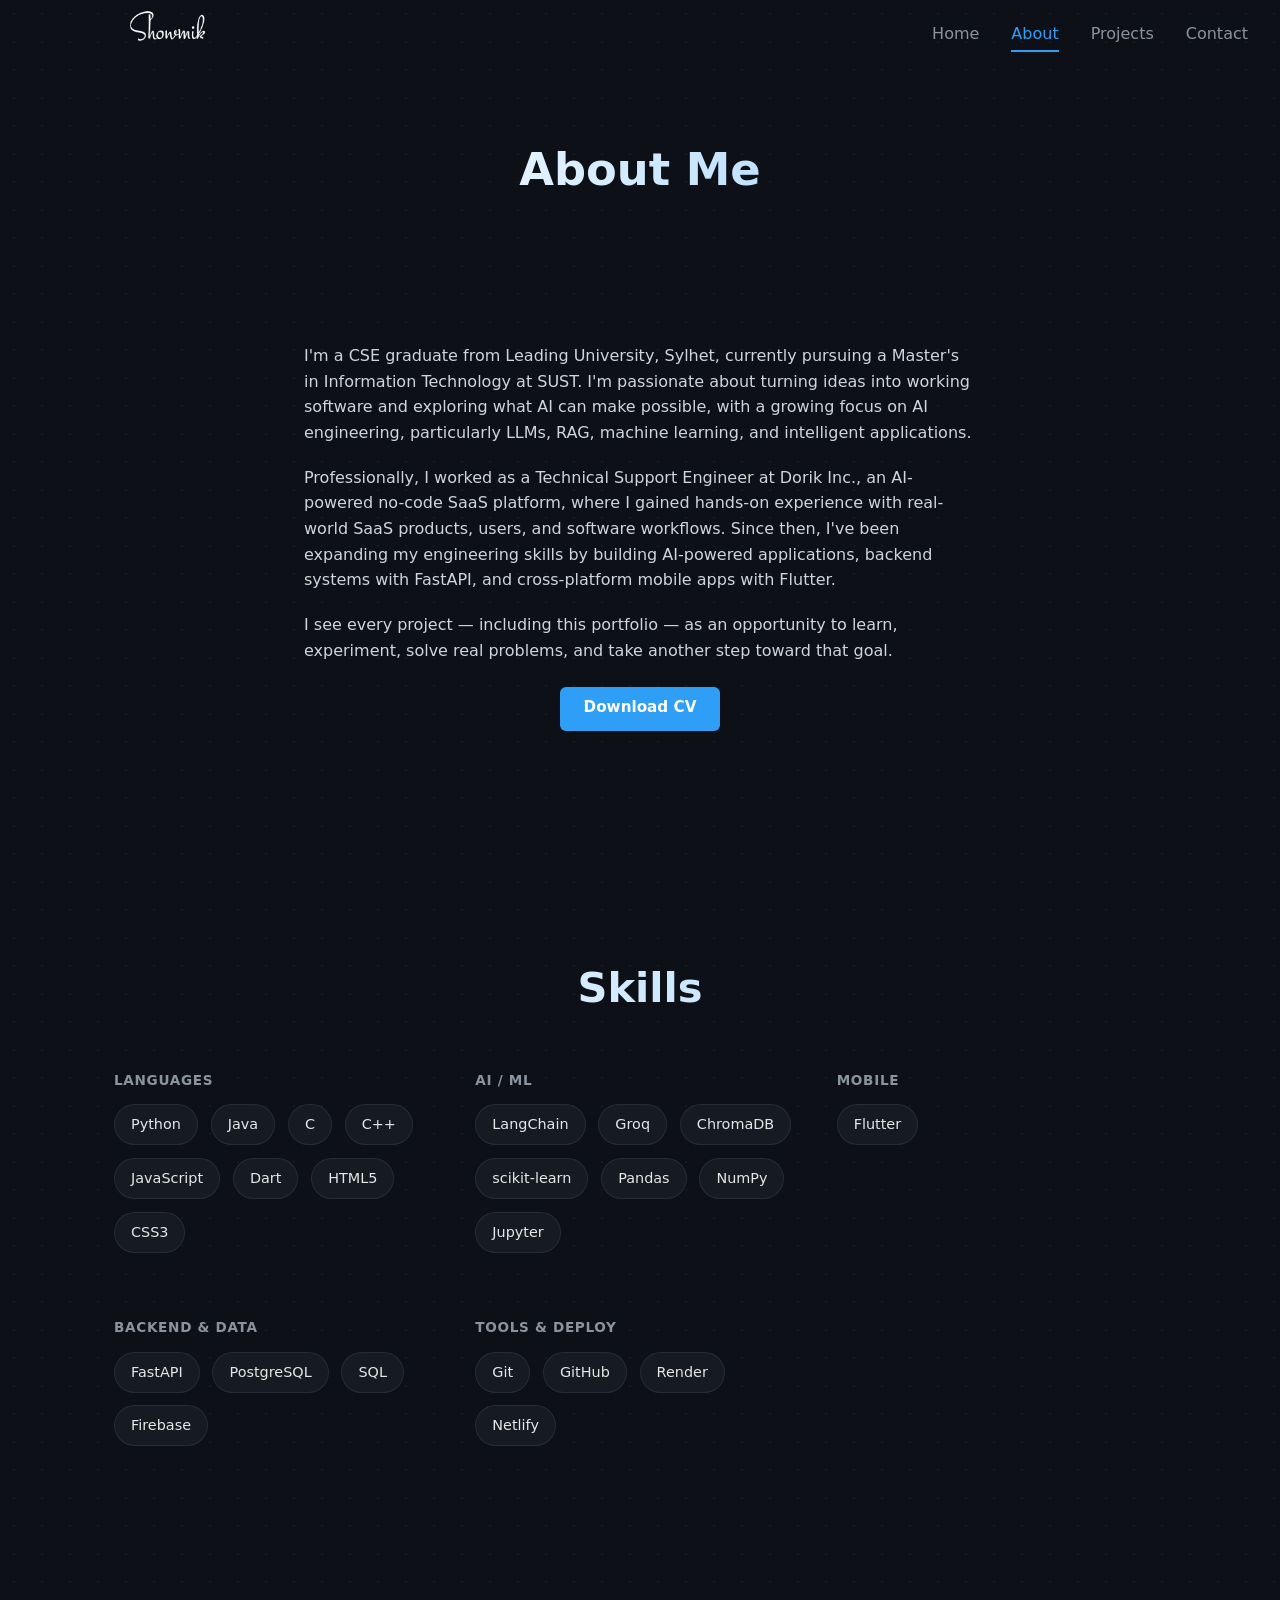
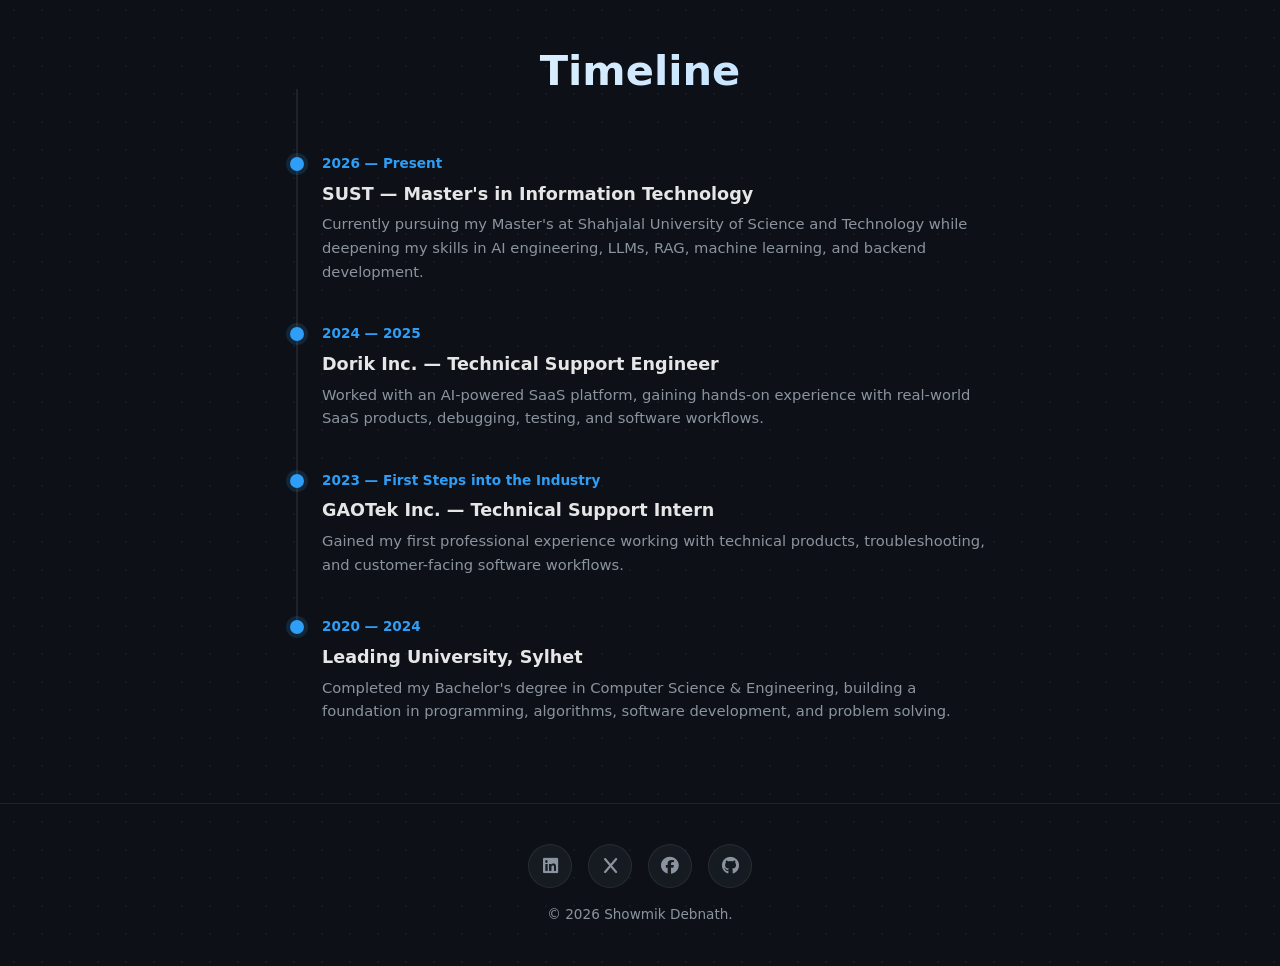
==== frontend/about.html @ b18e602a "feat: Phase 1 static portfolio (hero, about, projects, contact, dark theme + animations)" ====
<!DOCTYPE html>
<html lang="en">
<head>
  <meta charset="UTF-8" />
  <meta name="viewport" content="width=device-width, initial-scale=1.0" />
  <title>About — Showmik Debnath</title>
  <meta name="description" content="Learn about Showmik Debnath's background, skills, and journey toward AI engineering." />
  <meta property="og:title" content="About — Showmik Debnath" />
  <meta property="og:description" content="CSE graduate, AI engineering practitioner, and incoming MSc student at TU Darmstadt." />
  <meta property="og:type" content="website" />
  <link rel="icon" href="assets/icons/favicon.ico" />
  <link rel="stylesheet" href="css/style.css" />
  <link rel="stylesheet" href="https://unpkg.com/aos@2.3.1/dist/aos.css" />
  <link rel="stylesheet" href="https://cdnjs.cloudflare.com/ajax/libs/font-awesome/6.5.2/css/all.min.css">
</head>
<body>

  <nav class="navbar">
    <a href="index.html" class="nav-logo"><img src="assets/images/signature.png" alt="Showmik Debnath signature" style="height:66px;width:auto;display:block;filter:brightness(0) invert(1);"></a>
    <ul class="nav-links">
      <li><a href="index.html">Home</a></li>
      <li><a href="about.html">About</a></li>
      <li><a href="projects.html">Projects</a></li>
      <li><a href="contact.html">Contact</a></li>
    </ul>
    <button class="nav-toggle" aria-label="Toggle navigation menu" aria-expanded="false">
      <span></span>
      <span></span>
      <span></span>
    </button>
  </nav>

  <header class="page-header">
    <h1>About Me</h1>
    
  </header>

  <section class="about-narrative" data-aos="fade-up">
    <p>I'm a CSE graduate from Leading University, Sylhet, currently pursuing a Master's in Information Technology at SUST. I'm passionate about turning ideas into working software and exploring what AI can make possible, with a growing focus on AI engineering, particularly LLMs, RAG, machine learning, and intelligent applications.</p>
    <p>Professionally, I worked as a Technical Support Engineer at Dorik Inc., an AI-powered no-code SaaS platform, where I gained hands-on experience with real-world SaaS products, users, and software workflows. Since then, I've been expanding my engineering skills by building AI-powered applications, backend systems with FastAPI, and cross-platform mobile apps with Flutter.</p>
    <p>I see every project — including this portfolio — as an opportunity to learn, experiment, solve real problems, and take another step toward that goal.</p>
    <div class="cv-download">
      <a href="assets/cv.pdf" class="btn btn-primary" download>Download CV</a>
    </div>
  </section>

  

  <section id="skills" data-aos="fade-up">
    <div class="section-header">
      <h2>Skills</h2>
    </div>
    <div class="skills-groups">
      <div class="skill-group">
        <h3>Languages</h3>
        <div class="skills-preview">
          <span class="skill-badge">Python</span>
          <span class="skill-badge">Java</span>
          <span class="skill-badge">C</span>
          <span class="skill-badge">C++</span>
          <span class="skill-badge">JavaScript</span>
          <span class="skill-badge">Dart</span>
          <span class="skill-badge">HTML5</span>
          <span class="skill-badge">CSS3</span>
        </div>
      </div>
      <div class="skill-group">
        <h3>AI / ML</h3>
        <div class="skills-preview">
          <span class="skill-badge">LangChain</span>
          <span class="skill-badge">Groq</span>
          <span class="skill-badge">ChromaDB</span>
          <span class="skill-badge">scikit-learn</span>
          <span class="skill-badge">Pandas</span>
          <span class="skill-badge">NumPy</span>
          <span class="skill-badge">Jupyter</span>
        </div>
      </div>
      <div class="skill-group">
        <h3>Mobile</h3>
        <div class="skills-preview">
          <span class="skill-badge">Flutter</span>
        </div>
      </div>
      <div class="skill-group">
        <h3>Backend &amp; Data</h3>
        <div class="skills-preview">
          <span class="skill-badge">FastAPI</span>
          <span class="skill-badge">PostgreSQL</span>
          <span class="skill-badge">SQL</span>
          <span class="skill-badge">Firebase</span>
        </div>
      </div>
      <div class="skill-group">
        <h3>Tools &amp; Deploy</h3>
        <div class="skills-preview">
          <span class="skill-badge">Git</span>
          <span class="skill-badge">GitHub</span>
          <span class="skill-badge">Render</span>
          <span class="skill-badge">Netlify</span>
        </div>
      </div>
    </div>
  </section>


  <section data-aos="fade-up">
  <div class="section-header">
    <h2>Timeline</h2>
  </div>

  <div class="timeline">

    <!-- Most Recent -->
    <div class="timeline-item">
      <div class="timeline-date">2026 — Present</div>
      <h3>SUST — Master's in Information Technology</h3>
      <p>
        Currently pursuing my Master's at Shahjalal University of Science and Technology while deepening my skills in
        AI engineering, LLMs, RAG, machine learning, and backend development.
      </p>
    </div>


    <div class="timeline-item">
      <div class="timeline-date">2024 — 2025</div>
      <h3>Dorik Inc. — Technical Support Engineer</h3>
      <p>
        Worked with an AI-powered SaaS platform, gaining hands-on
        experience with real-world SaaS products, debugging, testing,
        and software workflows.
      </p>
    </div>

    <div class="timeline-item">
      <div class="timeline-date">2023 — First Steps into the Industry</div>
      <h3>GAOTek Inc. — Technical Support Intern</h3>
      <p>
        Gained my first professional experience working with technical products, troubleshooting, and customer-facing software workflows.
      </p>
    </div>

    <div class="timeline-item">
      <div class="timeline-date">2020 — 2024</div>
      <h3>Leading University, Sylhet</h3>
      <p>
        Completed my Bachelor's degree in Computer Science & Engineering,
        building a foundation in programming, algorithms, software development,
        and problem solving.
      </p>
    </div>

    </div>
   </section>
  <!-- <section data-aos="fade-up">
    <div class="section-header">
      <h2>Timeline</h2>
    </div>
    <div class="timeline">
      <div class="timeline-item">
        <div class="timeline-date">Completed</div>
        <h3>Leading University, Sylhet</h3>
        <p>CSE degree completed.</p>
      </div>
      <div class="timeline-item">
        <div class="timeline-date">Professional</div>
        <h3>Dorik Inc. — Technical Support Engineer</h3>
        <p>AI-based no-code SaaS website builder.</p>
      </div>
      <div class="timeline-item">
        <div class="timeline-date">In Progress</div>
        <h3>SUST — Master's in Information Technology</h3>
        <p>Pursuing as a backup path.</p>
      </div>
      <div class="timeline-item">
        <div class="timeline-date">Starting October 2026</div>
        <h3>TU Darmstadt, Germany</h3>
        <p>Admitted — MSc in Information and Communication Engineering, Communication Algorithms specialization.</p>
      </div>
    </div>
  </section> -->

  <footer>
    <div class="social-icons">
      <a href="https://www.linkedin.com/in/showmikdebnath/" target="_blank" rel="noopener" aria-label="LinkedIn"><i class="fa-brands fa-linkedin"></i></a>
      <a href="https://twitter.com/DebnathShowmik" target="_blank" rel="noopener" aria-label="X (Twitter)"><i class="fa-solid fa-x"></i></a>
      <a href="https://www.facebook.com/showmik.debnath/" target="_blank" rel="noopener" aria-label="Facebook"><i class="fa-brands fa-facebook"></i></a>
      <a href="https://github.com/ShowmikDebnath" target="_blank" rel="noopener" aria-label="GitHub">
      <i class="fa-brands fa-github"></i>
    </a>
    </div>
    <p class="copyright">© 2026 Showmik Debnath.</p>
  </footer>

  <button class="back-to-top" aria-label="Back to top">↑</button>

  <script src="https://unpkg.com/aos@2.3.1/dist/aos.js"></script>
  <script src="js/main.js"></script>
</body>
</html>
---- frontend/css/style.css ----
/* ==========================================================================
   Design System / Variables
   ========================================================================== */
:root {
  --bg-color: #0d1117;
  --card-bg: #161b22;
  --text-color: #e6e6e6;
  --accent-color: #2e9ef7;
  --accent-secondary: #a855f7;
  --muted-color: #8b949e;
  --border-color: rgba(255, 255, 255, 0.08);
  --font-main: 'Segoe UI', system-ui, sans-serif;
  --nav-height: 70px;
}

* {
  margin: 0;
  padding: 0;
  box-sizing: border-box;
}

html {
  scroll-behavior: smooth;
}

body {
  background-color: var(--bg-color);
  color: var(--text-color);
  font-family: var(--font-main);
  line-height: 1.6;
  overflow-x: hidden;
  background-image: radial-gradient(circle, rgba(255, 255, 255, 0.04) 1px, transparent 1px);
  background-size: 28px 28px;
}

a {
  color: inherit;
  text-decoration: none;
}

img {
  max-width: 100%;
  display: block;
}

section {
  padding: 5rem 1.5rem;
  max-width: 1100px;
  margin: 0 auto;
}

/* ==========================================================================
   Section Headers (reused across pages)
   ========================================================================== */
.section-header {
  text-align: center;
  margin-bottom: 3rem;
}

.section-header h2 {
  font-size: clamp(1.8rem, 4vw, 2.6rem);
  background: linear-gradient(90deg, #ffffff, #a3d4ff);
  -webkit-background-clip: text;
  background-clip: text;
  color: transparent;
  margin-bottom: 0.6rem;
}

.section-header p {
  color: var(--muted-color);
  max-width: 500px;
  margin: 0 auto;
}

/* ==========================================================================
   Buttons
   ========================================================================== */
.btn {
  display: inline-block;
  padding: 0.7rem 1.5rem;
  border-radius: 6px;
  text-decoration: none;
  font-weight: 600;
  font-size: 0.95rem;
  min-height: 44px;
  line-height: 1.3;
  border: none;
  cursor: pointer;
  transition: transform 0.2s ease, box-shadow 0.2s ease;
}

.btn-primary {
  background-color: var(--accent-color);
  color: #fff;
}

.btn-secondary {
  border: 1px solid var(--muted-color);
  color: var(--text-color);
  background: transparent;
}

.btn:hover,
.btn:focus-visible {
  transform: translateY(-3px);
  box-shadow: 0 6px 20px rgba(46, 158, 247, 0.3);
}

.btn:focus-visible {
  outline: 2px solid var(--accent-color);
  outline-offset: 2px;
}

/* ==========================================================================
   Navbar
   ========================================================================== */
.navbar {
  position: fixed;
  top: 0;
  left: 0;
  width: 100%;
  height: var(--nav-height);
  display: flex;
  align-items: center;
  justify-content: space-between;
  padding: 0 2rem;
  z-index: 1000;
  background: transparent;
  transition: background 0.3s ease, backdrop-filter 0.3s ease, border-color 0.3s ease;
  border-bottom: 1px solid transparent;
}

.navbar.scrolled {
  background: rgba(13, 17, 23, 0.85);
  backdrop-filter: blur(10px);
  border-bottom: 1px solid var(--border-color);
}

.nav-logo {
  font-weight: 700;
  font-size: 1.1rem;
  color: var(--text-color);
}

.nav-links {
  display: flex;
  gap: 2rem;
  list-style: none;
}

.nav-links a {
  color: var(--muted-color);
  font-weight: 500;
  padding: 0.4rem 0;
  border-bottom: 2px solid transparent;
  transition: color 0.2s ease, border-color 0.2s ease;
}

.nav-links a:hover,
.nav-links a:focus-visible {
  color: var(--text-color);
}

.nav-links a.active {
  color: var(--accent-color);
  border-bottom-color: var(--accent-color);
}

.nav-toggle {
  display: none;
  flex-direction: column;
  gap: 5px;
  background: none;
  border: none;
  cursor: pointer;
  padding: 10px;
  min-width: 44px;
  min-height: 44px;
  align-items: center;
  justify-content: center;
}

.nav-toggle span {
  width: 24px;
  height: 2px;
  background: var(--text-color);
  transition: transform 0.3s ease, opacity 0.3s ease;
}

.nav-toggle.open span:nth-child(1) {
  transform: translateY(7px) rotate(45deg);
}

.nav-toggle.open span:nth-child(2) {
  opacity: 0;
}

.nav-toggle.open span:nth-child(3) {
  transform: translateY(-7px) rotate(-45deg);
}

@media (max-width: 768px) {
  .nav-links {
    position: fixed;
    top: var(--nav-height);
    right: 0;
    height: calc(100vh - var(--nav-height));
    width: 220px;
    background: rgba(13, 17, 23, 0.98);
    flex-direction: column;
    align-items: flex-start;
    padding: 2rem;
    gap: 1.5rem;
    transform: translateX(100%);
    transition: transform 0.3s ease;
    border-left: 1px solid var(--border-color);
  }

  .nav-links.open {
    transform: translateX(0);
  }

  .nav-toggle {
    display: flex;
  }
}

/* ==========================================================================
   Hero (index.html)
   ========================================================================== */
.hero {
  /* position: relative; */
  min-height: 100vh;
  display: flex;
  flex-direction: column;
  align-items: center;
  justify-content: center;
  text-align: center;
  padding: 2rem;
  overflow: hidden;
}

.hero-glow {
  position: absolute;
  width: 500px;
  height: 500px;
  max-width: 90vw;
  border-radius: 50%;
  filter: blur(120px);
  opacity: 0.35;
  z-index: 0;
  animation: float 8s ease-in-out infinite;
}

.hero-glow.one {
  background: var(--accent-color);
  top: -100px;
  left: -100px;
}

.hero-glow.two {
  background: var(--accent-secondary);
  bottom: -120px;
  right: -100px;
  animation-delay: 2s;
}

@keyframes float {
  0%, 100% { transform: translate(0, 0); }
  50% { transform: translate(20px, -20px); }
}

.hero > * {
  /* position: relative; */
  z-index: 1;
}

.badge {
  display: inline-block;
  padding: 0.4rem 1rem;
  border: 1px solid var(--muted-color);
  border-radius: 999px;
  font-size: 0.85rem;
  color: var(--muted-color);
  margin-bottom: 1.5rem;
  letter-spacing: 0.03em;
}

.hero h1 {
  font-size: clamp(2.2rem, 5vw, 3.5rem);
  margin-bottom: 0.6rem;
  background: linear-gradient(90deg, #ffffff, #a3d4ff);
  -webkit-background-clip: text;
  background-clip: text;
  color: transparent;
}

.hero .typed-text {
  color: var(--accent-color);
  font-size: clamp(1.1rem, 2.5vw, 1.5rem);
  min-height: 2rem;
}

.hero .tagline {
  max-width: 500px;
  color: var(--muted-color);
  margin: 1rem auto 0;
  font-size: 1rem;
}

.hero .cta-buttons {
  margin-top: 2.2rem;
  display: flex;
  gap: 1rem;
  flex-wrap: wrap;
  justify-content: center;
}

.scroll-indicator {
  position: absolute;
  bottom: 2rem;
  left: 50%;
  transform: translateX(-50%);
  color: var(--muted-color);
  font-size: 1.5rem;
  animation: bounce 2s infinite;
  z-index: 1;
}

@keyframes bounce {
  0%, 100% { transform: translate(-50%, 0); }
  50% { transform: translate(-50%, 10px); }
}

/* ==========================================================================
   Page Header (about / projects / contact top banner)
   ========================================================================== */
.page-header {
  padding: calc(var(--nav-height) + 4rem) 1.5rem 3rem;
  text-align: center;
  max-width: 700px;
  margin: 0 auto;
}

.page-header h1 {
  font-size: clamp(2rem, 4vw, 2.8rem);
  background: linear-gradient(90deg, #ffffff, #a3d4ff);
  -webkit-background-clip: text;
  background-clip: text;
  color: transparent;
  margin-bottom: 0.6rem;
}

.page-header p {
  color: var(--muted-color);
}

/* ==========================================================================
   Home page sections
   ========================================================================== */
.about-teaser {
  text-align: center;
}

.about-teaser p {
  color: var(--muted-color);
  margin-bottom: 1.2rem;
}

.about-teaser-grid {
  display: grid;
  grid-template-columns: 1.3fr 1fr;
  gap: 3rem;
  align-items: center;
  text-align: left;
  max-width: 950px;
  margin: 0 auto;
}

.about-teaser-text .center-link {
  text-align: left;
  margin-top: 0;
}

.about-teaser-image {
  position: relative;
  display: flex;
  justify-content: center;
  align-items: center;
}

.about-teaser-image .image-glow {
  position: absolute;
  width: 260px;
  height: 260px;
  background: var(--accent-color);
  filter: blur(90px);
  opacity: 0.35;
  border-radius: 50%;
  z-index: 0;
}

.about-teaser-image img {
  position: relative;
  z-index: 1;
  width: 100%;
  max-width: 300px;
  border-radius: 20px;
  /* border: 1px solid var(--border-color); */
}

@media (max-width: 768px) {
  .about-teaser-grid {
    grid-template-columns: 1fr;
    text-align: center;
  }

  .about-teaser-image {
    order: -1;
  }

  .about-teaser-text .center-link {
    text-align: center;
  }
}

.skills-preview {
  display: flex;
  flex-wrap: wrap;
  justify-content: center;
  gap: 0.8rem;
  margin-bottom: 2rem;
}

.skill-badge {
  padding: 0.5rem 1rem;
  border-radius: 999px;
  background: var(--card-bg);
  border: 1px solid var(--border-color);
  font-size: 0.9rem;
  color: var(--text-color);
  transition: transform 0.2s ease, border-color 0.2s ease;
}

.skill-badge:hover {
  transform: translateY(-2px);
  border-color: var(--accent-color);
}

.center-link {
  text-align: center;
  margin-top: 1rem;
}

.featured-grid {
  display: grid;
  grid-template-columns: repeat(auto-fit, minmax(260px, 1fr));
  gap: 1.5rem;
  margin-bottom: 2.5rem;
}

.cta-band {
  text-align: center;
  background: var(--card-bg);
  border: 1px solid var(--border-color);
  border-radius: 16px;
  padding: 3rem 1.5rem;
  margin: 2rem auto;
  max-width: 900px;
}

.cta-band h2 {
  font-size: clamp(1.5rem, 3vw, 2rem);
  margin-bottom: 1rem;
}

/* ==========================================================================
   Cards (projects + featured)
   ========================================================================== */
.card {
  background: var(--card-bg);
  border: 1px solid var(--border-color);
  border-radius: 12px;
  padding: 1.5rem;
  transition: transform 0.25s ease, border-color 0.25s ease, box-shadow 0.25s ease;
  display: flex;
  flex-direction: column;
  height: 100%;
}

.card:hover {
  transform: translateY(-6px);
  border-color: var(--accent-color);
  box-shadow: 0 10px 30px rgba(46, 158, 247, 0.15);
}

.card h3 {
  font-size: 1.15rem;
  margin-bottom: 0.5rem;
}

.card p.card-desc {
  color: var(--muted-color);
  font-size: 0.92rem;
  margin-bottom: 1rem;
  overflow: hidden;
  display: -webkit-box;
  -webkit-line-clamp: 3;
  -webkit-box-orient: vertical;
  flex-grow: 1;
}

.tag-row {
  display: flex;
  flex-wrap: wrap;
  gap: 0.4rem;
  margin-bottom: 1rem;
}

.tag {
  font-size: 0.75rem;
  padding: 0.25rem 0.65rem;
  border-radius: 999px;
  background: rgba(46, 158, 247, 0.12);
  color: var(--accent-color);
  border: 1px solid rgba(46, 158, 247, 0.25);
}

.card-links {
  display: flex;
  gap: 0.6rem;
  margin-top: auto;
  flex-wrap: wrap;
}

.card-links .btn {
  padding: 0.5rem 1rem;
  font-size: 0.85rem;
}

/* ==========================================================================
   About page — narrative, skills, timeline
   ========================================================================== */
.about-narrative {
  max-width: 720px;
  margin: 0 auto 4rem;
  color: var(--text-color);
}

.about-narrative p {
  margin-bottom: 1.2rem;
  color: #cfd5db;
}

.cv-download {
  text-align: center;
  margin-top: 1.5rem;
}

/* Publications */
.publication-card {
  background: var(--card-bg);
  border: 1px solid var(--border-color);
  border-left: 4px solid var(--accent-color);
  border-radius: 12px;
  padding: 2rem;
  max-width: 800px;
  margin: 0 auto;
  transition: transform 0.25s ease, border-color 0.25s ease, box-shadow 0.25s ease;
}

.publication-card:hover {
  transform: translateY(-4px);
  box-shadow: 0 10px 30px rgba(46, 158, 247, 0.15);
}

.publication-card h3 {
  font-size: 1.25rem;
  line-height: 1.4;
  margin: 0.8rem 0 0.6rem;
  color: var(--text-color);
}

.pub-venue {
  color: var(--muted-color);
  font-size: 0.95rem;
  margin-bottom: 0.2rem;
}

.pub-authors {
  color: var(--muted-color);
  font-size: 0.9rem;
  margin-bottom: 1.3rem;
  font-style: italic;
}

.skills-groups {
  display: grid;
  gap: 2rem;
  grid-template-columns: repeat(auto-fit, minmax(240px, 1fr));
}

.skill-group h3 {
  font-size: 1rem;
  color: var(--muted-color);
  margin-bottom: 0.8rem;
  text-transform: uppercase;
  letter-spacing: 0.05em;
  font-size: 0.85rem;
}

.skill-group .skills-preview {
  justify-content: flex-start;
}

/* Timeline */
/* Timeline */

.timeline {
  position: relative;
  max-width: 700px;
  margin: 0 auto;
  padding-left: 2rem;
}

.timeline::before {
  content: '';
  position: absolute;
  left: 6px;
  top: -4rem;
  bottom: 6rem;
  width: 2px;
  background: var(--border-color);
}

.timeline-item {
  position: relative;
  margin-bottom: 2.5rem;
}

.timeline-item:last-child {
  margin-bottom: 0;
}

.timeline-item::before {
  content: '';
  position: absolute;
  left: -2rem;
  top: 4px;
  width: 14px;
  height: 14px;
  border-radius: 50%;
  background: var(--accent-color);
  box-shadow: 0 0 0 4px rgba(46, 158, 247, 0.15);
}

.timeline-item .timeline-date {
  color: var(--accent-color);
  font-size: 0.85rem;
  font-weight: 600;
  margin-bottom: 0.3rem;
}

.timeline-item h3 {
  font-size: 1.1rem;
  margin-bottom: 0.3rem;
}

.timeline-item p {
  color: var(--muted-color);
  font-size: 0.92rem;
  line-height: 1.6;
}
/* .timeline {
  position: relative;
  max-width: 700px;
  margin: 0 auto;
  padding-left: 2rem;
}

.timeline::before {
  content: '';
  position: absolute;
  left: 6px;
  top: 0;
  bottom: 0;
  width: 2px;
  background: var(--border-color);
}

.timeline-item {
  position: relative;
  margin-bottom: 2.5rem;
}

.timeline-item::before {
  content: '';
  position: absolute;
  left: -2rem;
  top: 4px;
  width: 14px;
  height: 14px;
  border-radius: 50%;
  background: var(--accent-color);
  box-shadow: 0 0 0 4px rgba(46, 158, 247, 0.15);
}

.timeline-item .timeline-date {
  color: var(--accent-color);
  font-size: 0.85rem;
  font-weight: 600;
  margin-bottom: 0.3rem;
}

.timeline-item h3 {
  font-size: 1.1rem;
  margin-bottom: 0.3rem;
}

.timeline-item p {
  color: var(--muted-color);
  font-size: 0.92rem;
} */

/* ==========================================================================
   Projects page — filter bar + grid
   ========================================================================== */
.filter-bar {
  display: flex;
  justify-content: center;
  gap: 0.7rem;
  flex-wrap: wrap;
  margin-bottom: 2.5rem;
}

.filter-btn {
  padding: 0.5rem 1.2rem;
  border-radius: 999px;
  border: 1px solid var(--border-color);
  background: var(--card-bg);
  color: var(--muted-color);
  font-size: 0.85rem;
  cursor: pointer;
  transition: all 0.2s ease;
  min-height: 40px;
}

.filter-btn:hover,
.filter-btn:focus-visible {
  color: var(--text-color);
  border-color: var(--accent-color);
}

.filter-btn.active {
  background: var(--accent-color);
  color: #fff;
  border-color: var(--accent-color);
}

.projects-grid {
  display: grid;
  grid-template-columns: repeat(auto-fit, minmax(280px, 1fr));
  gap: 1.5rem;
}

.projects-grid .card.hidden {
  display: none;
}

/* ==========================================================================
   Contact page
   ========================================================================== */
.contact-layout {
  display: grid;
  grid-template-columns: 1.3fr 1fr;
  gap: 3rem;
}

@media (max-width: 768px) {
  .contact-layout {
    grid-template-columns: 1fr;
  }
}

.contact-form {
  display: flex;
  flex-direction: column;
  gap: 1.2rem;
}

.form-group {
  display: flex;
  flex-direction: column;
  gap: 0.4rem;
}

.form-group label {
  font-size: 0.9rem;
  color: var(--muted-color);
}

.form-group input,
.form-group textarea {
  background: var(--card-bg);
  border: 1px solid var(--border-color);
  border-radius: 8px;
  padding: 0.8rem 1rem;
  color: var(--text-color);
  font-family: var(--font-main);
  font-size: 0.95rem;
  min-height: 44px;
  transition: border-color 0.2s ease;
}

.form-group textarea {
  min-height: 140px;
  resize: vertical;
}

.form-group input:focus,
.form-group textarea:focus {
  outline: none;
  border-color: var(--accent-color);
}

.form-group.error input,
.form-group.error textarea {
  border-color: #f85149;
}

.form-error-msg {
  color: #f85149;
  font-size: 0.8rem;
  display: none;
}

.form-group.error .form-error-msg {
  display: block;
}

.form-status {
  margin-top: 0.5rem;
  font-size: 0.9rem;
  color: var(--accent-color);
  display: none;
}

.form-status.visible {
  display: block;
}

.contact-info {
  display: flex;
  flex-direction: column;
  gap: 1.5rem;
  justify-content: center;
}

.contact-info h3 {
  margin-bottom: 0.5rem;
}

.social-icons {
  display: flex;
  gap: 1rem;
}

.social-icons a {
  width: 44px;
  height: 44px;
  border-radius: 50%;
  border: 1px solid var(--border-color);
  background: var(--card-bg);
  display: flex;
  align-items: center;
  justify-content: center;
  transition: transform 0.2s ease, border-color 0.2s ease;
  font-size: 1.1rem;
}

.social-icons a:hover,
.social-icons a:focus-visible {
  transform: translateY(-3px);
  border-color: var(--accent-color);
}

/* ==========================================================================
   Footer
   ========================================================================== */
footer {
  border-top: 1px solid var(--border-color);
  padding: 2.5rem 1.5rem;
  text-align: center;
  color: var(--muted-color);
  position: relative;
}

footer .social-icons {
  justify-content: center;
  margin-bottom: 1rem;
}

footer .copyright {
  font-size: 0.85rem;
}

.back-to-top {
  position: fixed;
  bottom: 2rem;
  right: 2rem;
  width: 46px;
  height: 46px;
  border-radius: 50%;
  background: var(--accent-color);
  color: #fff;
  border: none;
  cursor: pointer;
  display: none;
  align-items: center;
  justify-content: center;
  font-size: 1.2rem;
  z-index: 999;
  transition: transform 0.2s ease, opacity 0.2s ease;
  box-shadow: 0 6px 20px rgba(46, 158, 247, 0.3);
}

.back-to-top.visible {
  display: flex;
}

.back-to-top:hover,
.back-to-top:focus-visible {
  transform: translateY(-4px);
}

/* ==========================================================================
   Accessibility: reduced motion
   ========================================================================== */
@media (prefers-reduced-motion: reduce) {
  *,
  *::before,
  *::after {
    animation-duration: 0.001ms !important;
    animation-iteration-count: 1 !important;
    transition-duration: 0.001ms !important;
    scroll-behavior: auto !important;
  }

  .hero-glow {
    animation: none;
  }

  .scroll-indicator {
    animation: none;
  }
}

/* ==========================================================================
   Focus visibility (global)
   ========================================================================== */
a:focus-visible,
button:focus-visible,
input:focus-visible,
textarea:focus-visible {
  outline: 2px solid var(--accent-color);
  outline-offset: 2px;
}
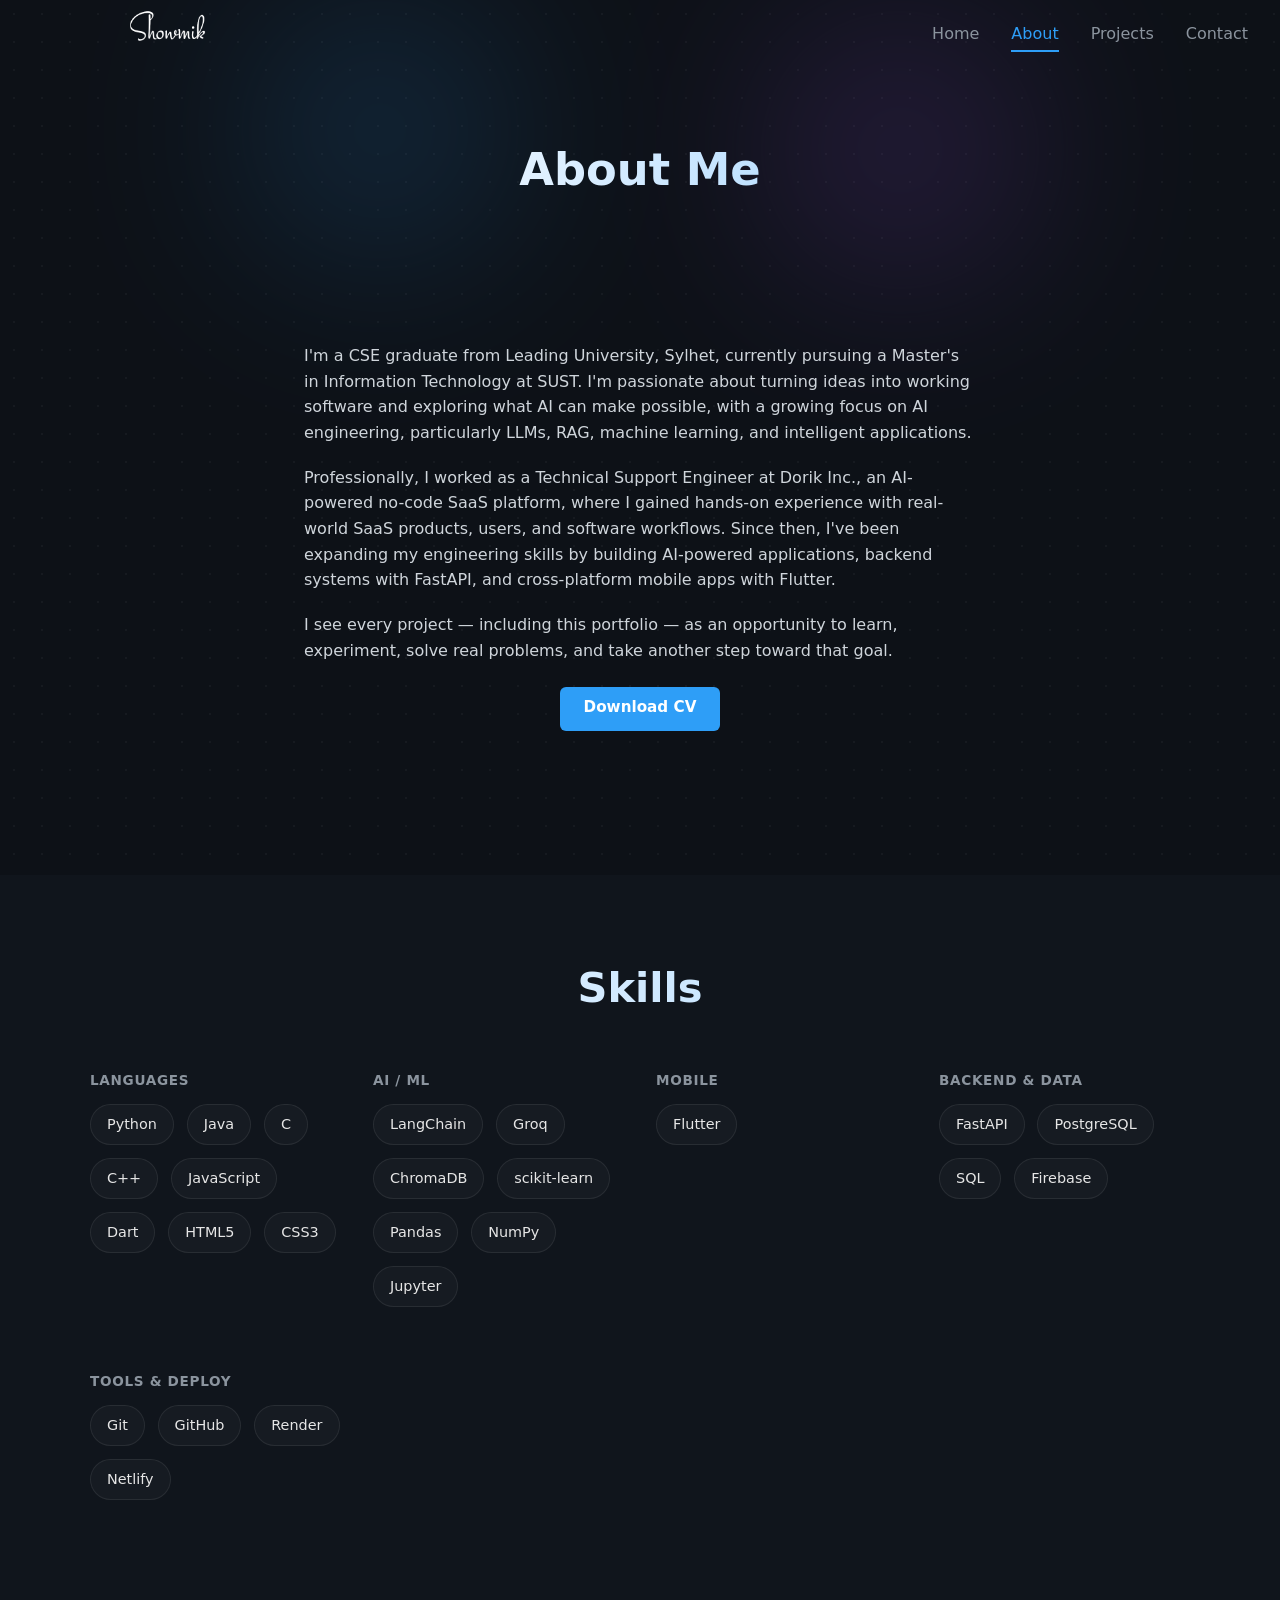
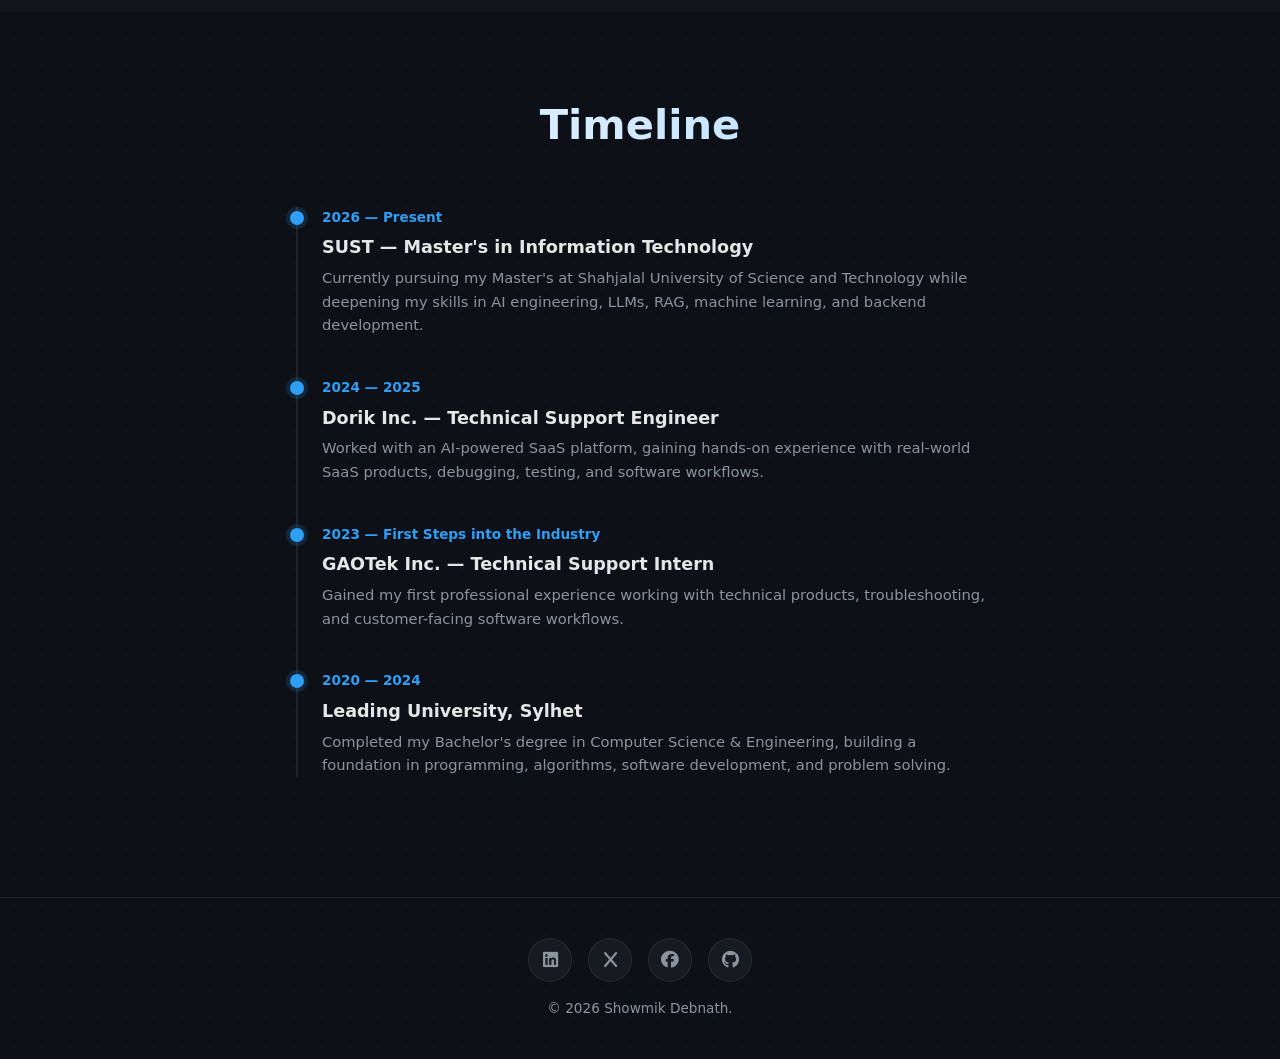
==== commit 933c294f: "fix: resolve mobile overflow, hero layout bugs, and add ambient page glows" ====
--- a/frontend/about.html
+++ b/frontend/about.html
@@ -31,6 +31,9 @@
   </nav>
 
   <header class="page-header">
+    <div class="page-header-glow one"></div>
+    <div class="page-header-glow two"></div>
+    
     <h1>About Me</h1>
     
   </header>
--- a/frontend/css/style.css
+++ b/frontend/css/style.css
@@ -4,6 +4,7 @@
 :root {
   --bg-color: #0d1117;
   --card-bg: #161b22;
+  --section-alt-bg: #10151c;
   --text-color: #e6e6e6;
   --accent-color: #2e9ef7;
   --accent-secondary: #a855f7;
@@ -21,6 +22,8 @@
 
 html {
   scroll-behavior: smooth;
+  overflow-x: hidden;
+  max-width: 100%;
 }
 
 body {
@@ -29,6 +32,7 @@
   font-family: var(--font-main);
   line-height: 1.6;
   overflow-x: hidden;
+  max-width: 100%;
   background-image: radial-gradient(circle, rgba(255, 255, 255, 0.04) 1px, transparent 1px);
   background-size: 28px 28px;
 }
@@ -229,8 +233,11 @@
    Hero (index.html)
    ========================================================================== */
 .hero {
-  /* position: relative; */
+  position: relative;
   min-height: 100vh;
+  width: 100%;
+  max-width: none;
+  margin: 0;
   display: flex;
   flex-direction: column;
   align-items: center;
@@ -270,8 +277,8 @@
   50% { transform: translate(20px, -20px); }
 }
 
-.hero > * {
-  /* position: relative; */
+.hero-content {
+  position: relative;
   z-index: 1;
 }
 
@@ -336,10 +343,41 @@
    Page Header (about / projects / contact top banner)
    ========================================================================== */
 .page-header {
+  position: relative;
   padding: calc(var(--nav-height) + 4rem) 1.5rem 3rem;
   text-align: center;
   max-width: 700px;
   margin: 0 auto;
+  overflow: visible;
+}
+
+.page-header-glow {
+  position: absolute;
+  width: 260px;
+  height: 260px;
+  border-radius: 50%;
+  filter: blur(100px);
+  opacity: 0.18;
+  z-index: 0;
+  pointer-events: none;
+}
+
+.page-header-glow.one {
+  background: var(--accent-color);
+  top: 0;
+  left: -40px;
+}
+
+.page-header-glow.two {
+  background: var(--accent-secondary);
+  top: 20px;
+  right: -40px;
+}
+
+.page-header h1,
+.page-header p {
+  position: relative;
+  z-index: 1;
 }
 
 .page-header h1 {
@@ -359,6 +397,10 @@
    Home page sections
    ========================================================================== */
 .about-teaser {
+  width: 100%;
+  max-width: none;
+  margin: 0;
+  background: var(--section-alt-bg);
   text-align: center;
 }
 
@@ -452,11 +494,19 @@
   margin-top: 1rem;
 }
 
+.featured-projects {
+  width: 100%;
+  max-width: none;
+  margin: 0;
+  background: var(--section-alt-bg);
+}
+
 .featured-grid {
   display: grid;
   grid-template-columns: repeat(auto-fit, minmax(260px, 1fr));
   gap: 1.5rem;
-  margin-bottom: 2.5rem;
+  max-width: 1100px;
+  margin: 0 auto 2.5rem;
 }
 
 .cta-band {
@@ -541,6 +591,13 @@
 /* ==========================================================================
    About page — narrative, skills, timeline
    ========================================================================== */
+#skills {
+  width: 100%;
+  max-width: none;
+  margin: 0;
+  background: var(--section-alt-bg);
+}
+
 .about-narrative {
   max-width: 720px;
   margin: 0 auto 4rem;
@@ -597,6 +654,8 @@
 .skills-groups {
   display: grid;
   gap: 2rem;
+  max-width: 1100px;
+  margin: 0 auto;
   grid-template-columns: repeat(auto-fit, minmax(240px, 1fr));
 }
 
@@ -614,8 +673,6 @@
 }
 
 /* Timeline */
-/* Timeline */
-
 .timeline {
   position: relative;
   max-width: 700px;
@@ -627,8 +684,8 @@
   content: '';
   position: absolute;
   left: 6px;
-  top: -4rem;
-  bottom: 6rem;
+  top: 0;
+  bottom: 0;
   width: 2px;
   background: var(--border-color);
 }
@@ -636,10 +693,6 @@
 .timeline-item {
   position: relative;
   margin-bottom: 2.5rem;
-}
-
-.timeline-item:last-child {
-  margin-bottom: 0;
 }
 
 .timeline-item::before {
@@ -669,58 +722,7 @@
 .timeline-item p {
   color: var(--muted-color);
   font-size: 0.92rem;
-  line-height: 1.6;
-}
-/* .timeline {
-  position: relative;
-  max-width: 700px;
-  margin: 0 auto;
-  padding-left: 2rem;
-}
-
-.timeline::before {
-  content: '';
-  position: absolute;
-  left: 6px;
-  top: 0;
-  bottom: 0;
-  width: 2px;
-  background: var(--border-color);
-}
-
-.timeline-item {
-  position: relative;
-  margin-bottom: 2.5rem;
-}
-
-.timeline-item::before {
-  content: '';
-  position: absolute;
-  left: -2rem;
-  top: 4px;
-  width: 14px;
-  height: 14px;
-  border-radius: 50%;
-  background: var(--accent-color);
-  box-shadow: 0 0 0 4px rgba(46, 158, 247, 0.15);
-}
-
-.timeline-item .timeline-date {
-  color: var(--accent-color);
-  font-size: 0.85rem;
-  font-weight: 600;
-  margin-bottom: 0.3rem;
-}
-
-.timeline-item h3 {
-  font-size: 1.1rem;
-  margin-bottom: 0.3rem;
-}
-
-.timeline-item p {
-  color: var(--muted-color);
-  font-size: 0.92rem;
-} */
+}
 
 /* ==========================================================================
    Projects page — filter bar + grid
@@ -934,6 +936,48 @@
 }
 
 /* ==========================================================================
+   Mobile overflow fixes
+   ========================================================================== */
+@media (max-width: 600px) {
+  section {
+    padding: 4rem 1.25rem;
+  }
+
+  /* Force single-column below the point where minmax() column widths
+     no longer fit the available space, which was causing horizontal
+     scroll on narrow phones */
+  .featured-grid,
+  .projects-grid,
+  .skills-groups {
+    grid-template-columns: 1fr;
+  }
+
+  .hero-glow {
+    width: 260px;
+    height: 260px;
+  }
+
+  .about-teaser-image .image-glow {
+    width: 200px;
+    height: 200px;
+  }
+
+  .back-to-top {
+    right: 1.25rem;
+    bottom: 1.25rem;
+  }
+}
+
+/* Belt-and-suspenders: prevent any flex/grid child from forcing overflow
+   via its default min-width:auto / min-content sizing */
+.card,
+.skill-group,
+.timeline-item,
+.publication-card {
+  min-width: 0;
+}
+
+/* ==========================================================================
    Accessibility: reduced motion
    ========================================================================== */
 @media (prefers-reduced-motion: reduce) {
